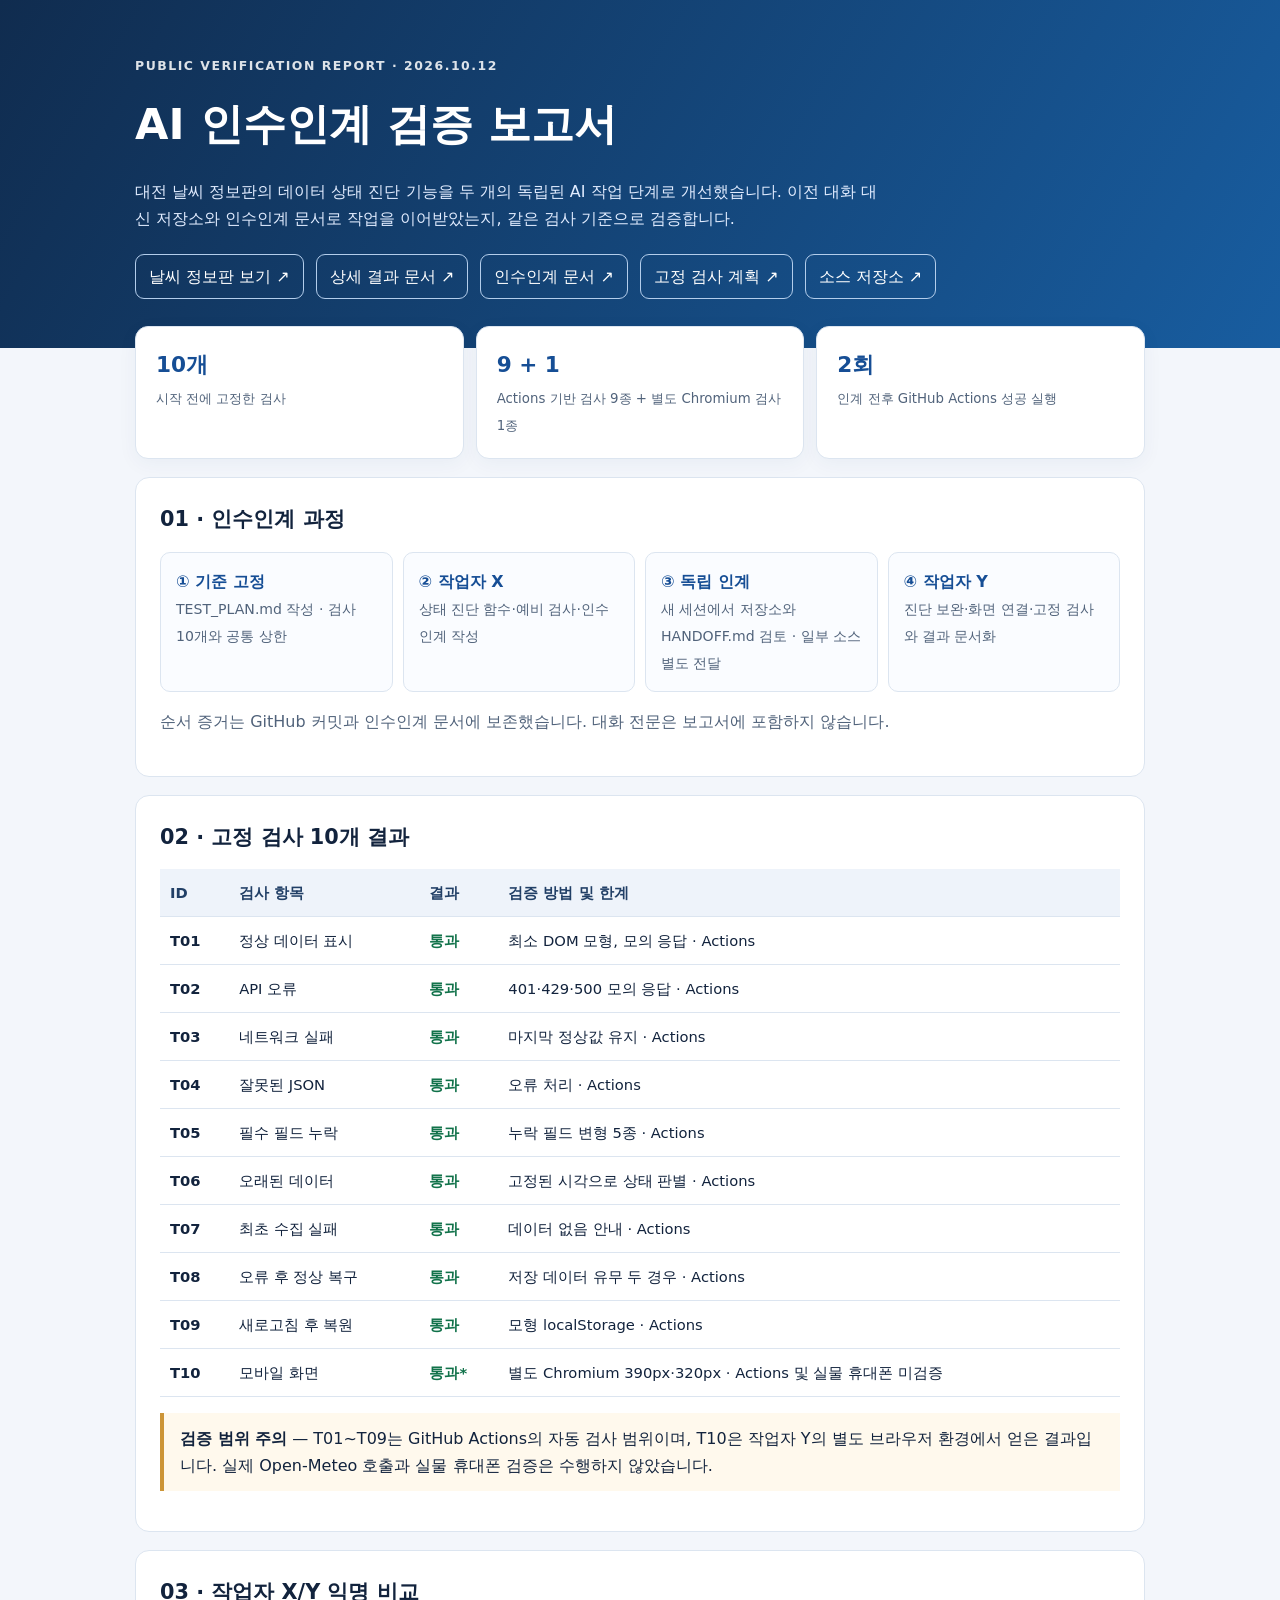
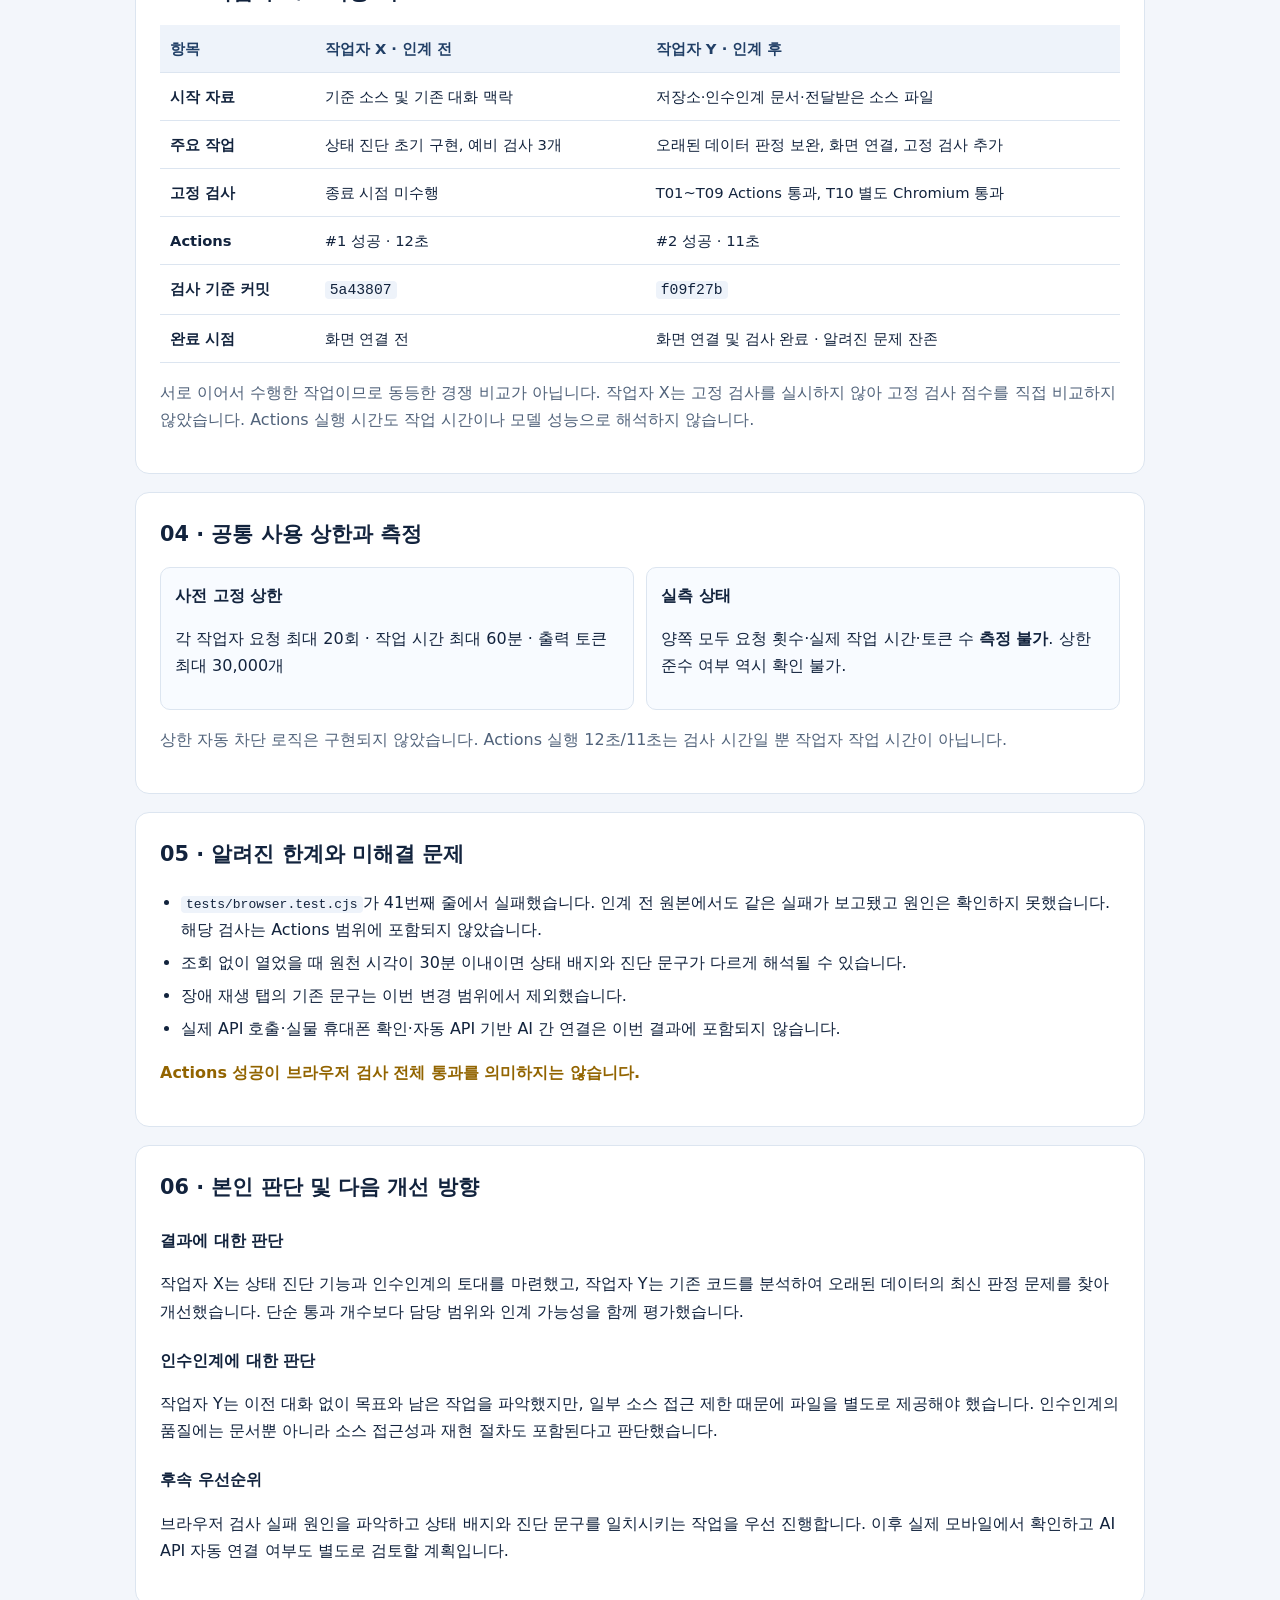
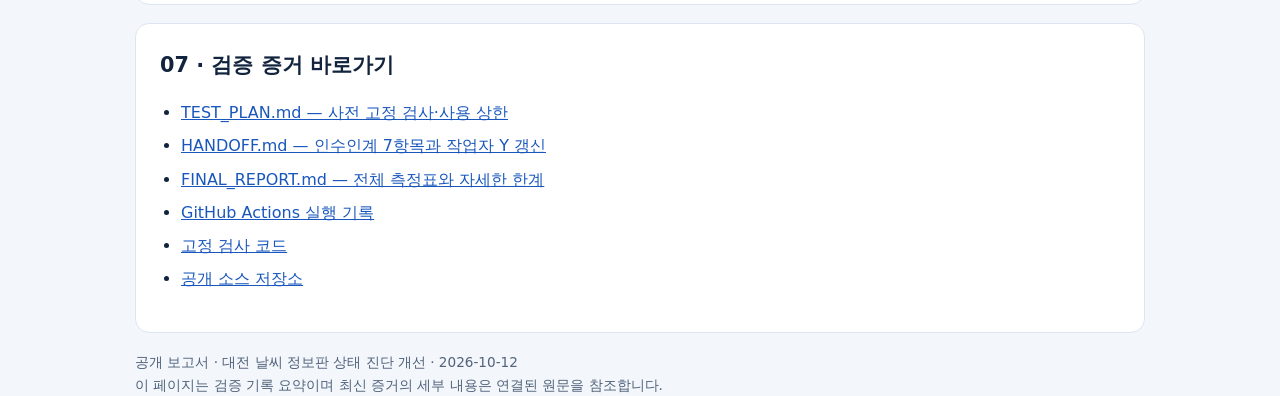
==== report.html @ 506a9356 "Add files via upload" ====
<!doctype html>
<html lang="ko">
<head>
<meta charset="utf-8"><meta name="viewport" content="width=device-width,initial-scale=1">
<meta name="description" content="대전 날씨 정보판 AI 인수인계 검증 공개 비교 보고서">
<title>AI 인수인계 검증 보고서 | 대전 날씨 정보판</title>
<style>
:root{color-scheme:light;--ink:#12233d;--muted:#51637b;--line:#dce5f0;--bg:#f3f6fb;--accent:#1957bd;--good:#11724a;--warn:#926400}*{box-sizing:border-box}body{margin:0;font-family:system-ui,-apple-system,'Noto Sans KR','Malgun Gothic',sans-serif;background:var(--bg);color:var(--ink);line-height:1.7}a{color:var(--accent);overflow-wrap:anywhere}a:focus-visible{outline:3px solid #ffab38;outline-offset:3px}.wrap{max-width:1050px;margin:auto;padding:0 20px}.hero{background:linear-gradient(120deg,#102c4f,#185da0);color:white;padding:55px 0 49px}.eyebrow{font-size:.78rem;letter-spacing:.12em;opacity:.86;font-weight:700}.hero h1{font-size:clamp(1.7rem,4.8vw,2.7rem);margin:12px 0}.hero p{max-width:750px;color:#e1ecff}.hero a{color:#fff}.links{display:flex;flex-wrap:wrap;gap:12px;margin-top:22px}.links a{padding:8px 13px;border:1px solid #b3cdeb;border-radius:9px;text-decoration:none}.summary{display:grid;grid-template-columns:repeat(3,minmax(0,1fr));gap:12px;margin-top:-22px;position:relative}.stat{background:white;padding:20px;border:1px solid var(--line);border-radius:13px;box-shadow:0 5px 20px #1a39600c}.stat strong{display:block;font-size:1.35rem;color:#164e95}.stat small{color:var(--muted)}main{padding-top:22px;padding-bottom:52px}section{background:white;border:1px solid var(--line);border-radius:14px;padding:24px;margin:18px 0}h2{font-size:1.3rem;margin:0 0 14px}h3{font-size:1rem;margin:22px 0 5px}.muted,.note{color:var(--muted)}.table-wrap{overflow-x:auto}table{width:100%;border-collapse:collapse;font-size:.92rem;min-width:630px}th,td{border-bottom:1px solid var(--line);padding:11px 10px;text-align:left;vertical-align:top}th{background:#eef3fa;color:#213f66}td:first-child{font-weight:650}.ok{color:var(--good);font-weight:700}.warning{color:var(--warn);font-weight:700}.timeline{display:grid;grid-template-columns:repeat(4,minmax(0,1fr));gap:10px}.step{border:1px solid var(--line);border-radius:10px;padding:15px;background:#fafcff}.step b{display:block;color:#164e95}.step span{font-size:.88rem;color:var(--muted)}ul{padding-left:21px}li+li{margin-top:6px}code{background:#eef3fa;padding:1px 5px;border-radius:4px;overflow-wrap:anywhere}.notice{border-left:4px solid #cc9537;padding:12px 16px;background:#fff9ed;margin:16px 0}.two{display:grid;grid-template-columns:1fr 1fr;gap:12px}.box{background:#f8fbff;border:1px solid var(--line);padding:14px;border-radius:10px}footer{padding:24px 0 40px;color:var(--muted);font-size:.85rem}.sr-only{position:absolute;width:1px;height:1px;padding:0;margin:-1px;overflow:hidden;clip:rect(0,0,0,0);white-space:nowrap;border:0}@media(max-width:690px){.summary,.timeline,.two{grid-template-columns:1fr}section{padding:18px}.hero{padding:36px 0}.summary{margin-top:12px}}
</style>
</head>
<body>
<a class="sr-only" href="#content">본문으로 바로가기</a>
<header class="hero"><div class="wrap"><div class="eyebrow">PUBLIC VERIFICATION REPORT · 2026.10.12</div><h1>AI 인수인계 검증 보고서</h1><p>대전 날씨 정보판의 데이터 상태 진단 기능을 두 개의 독립된 AI 작업 단계로 개선했습니다. 이전 대화 대신 저장소와 인수인계 문서로 작업을 이어받았는지, 같은 검사 기준으로 검증합니다.</p><div class="links"><a href="./">날씨 정보판 보기 ↗</a><a href="FINAL_REPORT.md">상세 결과 문서 ↗</a><a href="HANDOFF.md">인수인계 문서 ↗</a><a href="TEST_PLAN.md">고정 검사 계획 ↗</a><a href="https://github.com/LimByungKwan/Daejeon-weather-Advanced">소스 저장소 ↗</a></div></div></header>
<div class="wrap"><div class="summary"><div class="stat"><strong>10개</strong><small>시작 전에 고정한 검사</small></div><div class="stat"><strong>9 + 1</strong><small>Actions 기반 검사 9종 + 별도 Chromium 검사 1종</small></div><div class="stat"><strong>2회</strong><small>인계 전후 GitHub Actions 성공 실행</small></div></div></div>
<main class="wrap" id="content">
<section><h2>01 · 인수인계 과정</h2><div class="timeline"><div class="step"><b>① 기준 고정</b><span>TEST_PLAN.md 작성 · 검사 10개와 공통 상한</span></div><div class="step"><b>② 작업자 X</b><span>상태 진단 함수·예비 검사·인수인계 작성</span></div><div class="step"><b>③ 독립 인계</b><span>새 세션에서 저장소와 HANDOFF.md 검토 · 일부 소스 별도 전달</span></div><div class="step"><b>④ 작업자 Y</b><span>진단 보완·화면 연결·고정 검사와 결과 문서화</span></div></div><p class="note">순서 증거는 GitHub 커밋과 인수인계 문서에 보존했습니다. 대화 전문은 보고서에 포함하지 않습니다.</p></section>
<section><h2>02 · 고정 검사 10개 결과</h2><div class="table-wrap"><table><thead><tr><th>ID</th><th>검사 항목</th><th>결과</th><th>검증 방법 및 한계</th></tr></thead><tbody>
<tr><td>T01</td><td>정상 데이터 표시</td><td class="ok">통과</td><td>최소 DOM 모형, 모의 응답 · Actions</td></tr>
<tr><td>T02</td><td>API 오류</td><td class="ok">통과</td><td>401·429·500 모의 응답 · Actions</td></tr>
<tr><td>T03</td><td>네트워크 실패</td><td class="ok">통과</td><td>마지막 정상값 유지 · Actions</td></tr>
<tr><td>T04</td><td>잘못된 JSON</td><td class="ok">통과</td><td>오류 처리 · Actions</td></tr>
<tr><td>T05</td><td>필수 필드 누락</td><td class="ok">통과</td><td>누락 필드 변형 5종 · Actions</td></tr>
<tr><td>T06</td><td>오래된 데이터</td><td class="ok">통과</td><td>고정된 시각으로 상태 판별 · Actions</td></tr>
<tr><td>T07</td><td>최초 수집 실패</td><td class="ok">통과</td><td>데이터 없음 안내 · Actions</td></tr>
<tr><td>T08</td><td>오류 후 정상 복구</td><td class="ok">통과</td><td>저장 데이터 유무 두 경우 · Actions</td></tr>
<tr><td>T09</td><td>새로고침 후 복원</td><td class="ok">통과</td><td>모형 localStorage · Actions</td></tr>
<tr><td>T10</td><td>모바일 화면</td><td class="ok">통과*</td><td>별도 Chromium 390px·320px · Actions 및 실물 휴대폰 미검증</td></tr>
</tbody></table></div><div class="notice"><strong>검증 범위 주의</strong> — T01~T09는 GitHub Actions의 자동 검사 범위이며, T10은 작업자 Y의 별도 브라우저 환경에서 얻은 결과입니다. 실제 Open-Meteo 호출과 실물 휴대폰 검증은 수행하지 않았습니다.</div></section>
<section><h2>03 · 작업자 X/Y 익명 비교</h2><div class="table-wrap"><table><thead><tr><th>항목</th><th>작업자 X · 인계 전</th><th>작업자 Y · 인계 후</th></tr></thead><tbody><tr><td>시작 자료</td><td>기준 소스 및 기존 대화 맥락</td><td>저장소·인수인계 문서·전달받은 소스 파일</td></tr><tr><td>주요 작업</td><td>상태 진단 초기 구현, 예비 검사 3개</td><td>오래된 데이터 판정 보완, 화면 연결, 고정 검사 추가</td></tr><tr><td>고정 검사</td><td>종료 시점 미수행</td><td>T01~T09 Actions 통과, T10 별도 Chromium 통과</td></tr><tr><td>Actions</td><td>#1 성공 · 12초</td><td>#2 성공 · 11초</td></tr><tr><td>검사 기준 커밋</td><td><code>5a43807</code></td><td><code>f09f27b</code></td></tr><tr><td>완료 시점</td><td>화면 연결 전</td><td>화면 연결 및 검사 완료 · 알려진 문제 잔존</td></tr></tbody></table></div><p class="note">서로 이어서 수행한 작업이므로 동등한 경쟁 비교가 아닙니다. 작업자 X는 고정 검사를 실시하지 않아 고정 검사 점수를 직접 비교하지 않았습니다. Actions 실행 시간도 작업 시간이나 모델 성능으로 해석하지 않습니다.</p></section>
<section><h2>04 · 공통 사용 상한과 측정</h2><div class="two"><div class="box"><b>사전 고정 상한</b><p>각 작업자 요청 최대 20회 · 작업 시간 최대 60분 · 출력 토큰 최대 30,000개</p></div><div class="box"><b>실측 상태</b><p>양쪽 모두 요청 횟수·실제 작업 시간·토큰 수 <strong>측정 불가</strong>. 상한 준수 여부 역시 확인 불가.</p></div></div><p class="note">상한 자동 차단 로직은 구현되지 않았습니다. Actions 실행 12초/11초는 검사 시간일 뿐 작업자 작업 시간이 아닙니다.</p></section>
<section><h2>05 · 알려진 한계와 미해결 문제</h2><ul><li><code>tests/browser.test.cjs</code>가 41번째 줄에서 실패했습니다. 인계 전 원본에서도 같은 실패가 보고됐고 원인은 확인하지 못했습니다. 해당 검사는 Actions 범위에 포함되지 않았습니다.</li><li>조회 없이 열었을 때 원천 시각이 30분 이내이면 상태 배지와 진단 문구가 다르게 해석될 수 있습니다.</li><li>장애 재생 탭의 기존 문구는 이번 변경 범위에서 제외했습니다.</li><li>실제 API 호출·실물 휴대폰 확인·자동 API 기반 AI 간 연결은 이번 결과에 포함되지 않습니다.</li></ul><p class="warning">Actions 성공이 브라우저 검사 전체 통과를 의미하지는 않습니다.</p></section>
<section><h2>06 · 본인 판단 및 다음 개선 방향</h2><h3>결과에 대한 판단</h3><p>작업자 X는 상태 진단 기능과 인수인계의 토대를 마련했고, 작업자 Y는 기존 코드를 분석하여 오래된 데이터의 최신 판정 문제를 찾아 개선했습니다. 단순 통과 개수보다 담당 범위와 인계 가능성을 함께 평가했습니다.</p><h3>인수인계에 대한 판단</h3><p>작업자 Y는 이전 대화 없이 목표와 남은 작업을 파악했지만, 일부 소스 접근 제한 때문에 파일을 별도로 제공해야 했습니다. 인수인계의 품질에는 문서뿐 아니라 소스 접근성과 재현 절차도 포함된다고 판단했습니다.</p><h3>후속 우선순위</h3><p>브라우저 검사 실패 원인을 파악하고 상태 배지와 진단 문구를 일치시키는 작업을 우선 진행합니다. 이후 실제 모바일에서 확인하고 AI API 자동 연결 여부도 별도로 검토할 계획입니다.</p></section>
<section><h2>07 · 검증 증거 바로가기</h2><ul><li><a href="TEST_PLAN.md">TEST_PLAN.md — 사전 고정 검사·사용 상한</a></li><li><a href="HANDOFF.md">HANDOFF.md — 인수인계 7항목과 작업자 Y 갱신</a></li><li><a href="FINAL_REPORT.md">FINAL_REPORT.md — 전체 측정표와 자세한 한계</a></li><li><a href="https://github.com/LimByungKwan/Daejeon-weather-Advanced/actions">GitHub Actions 실행 기록</a></li><li><a href="https://github.com/LimByungKwan/Daejeon-weather-Advanced/blob/main/tests/fixed-checks.test.cjs">고정 검사 코드</a></li><li><a href="https://github.com/LimByungKwan/Daejeon-weather-Advanced">공개 소스 저장소</a></li></ul></section>
</main><footer class="wrap">공개 보고서 · 대전 날씨 정보판 상태 진단 개선 · 2026-10-12<br>이 페이지는 검증 기록 요약이며 최신 증거의 세부 내용은 연결된 원문을 참조합니다.</footer>
</body></html>
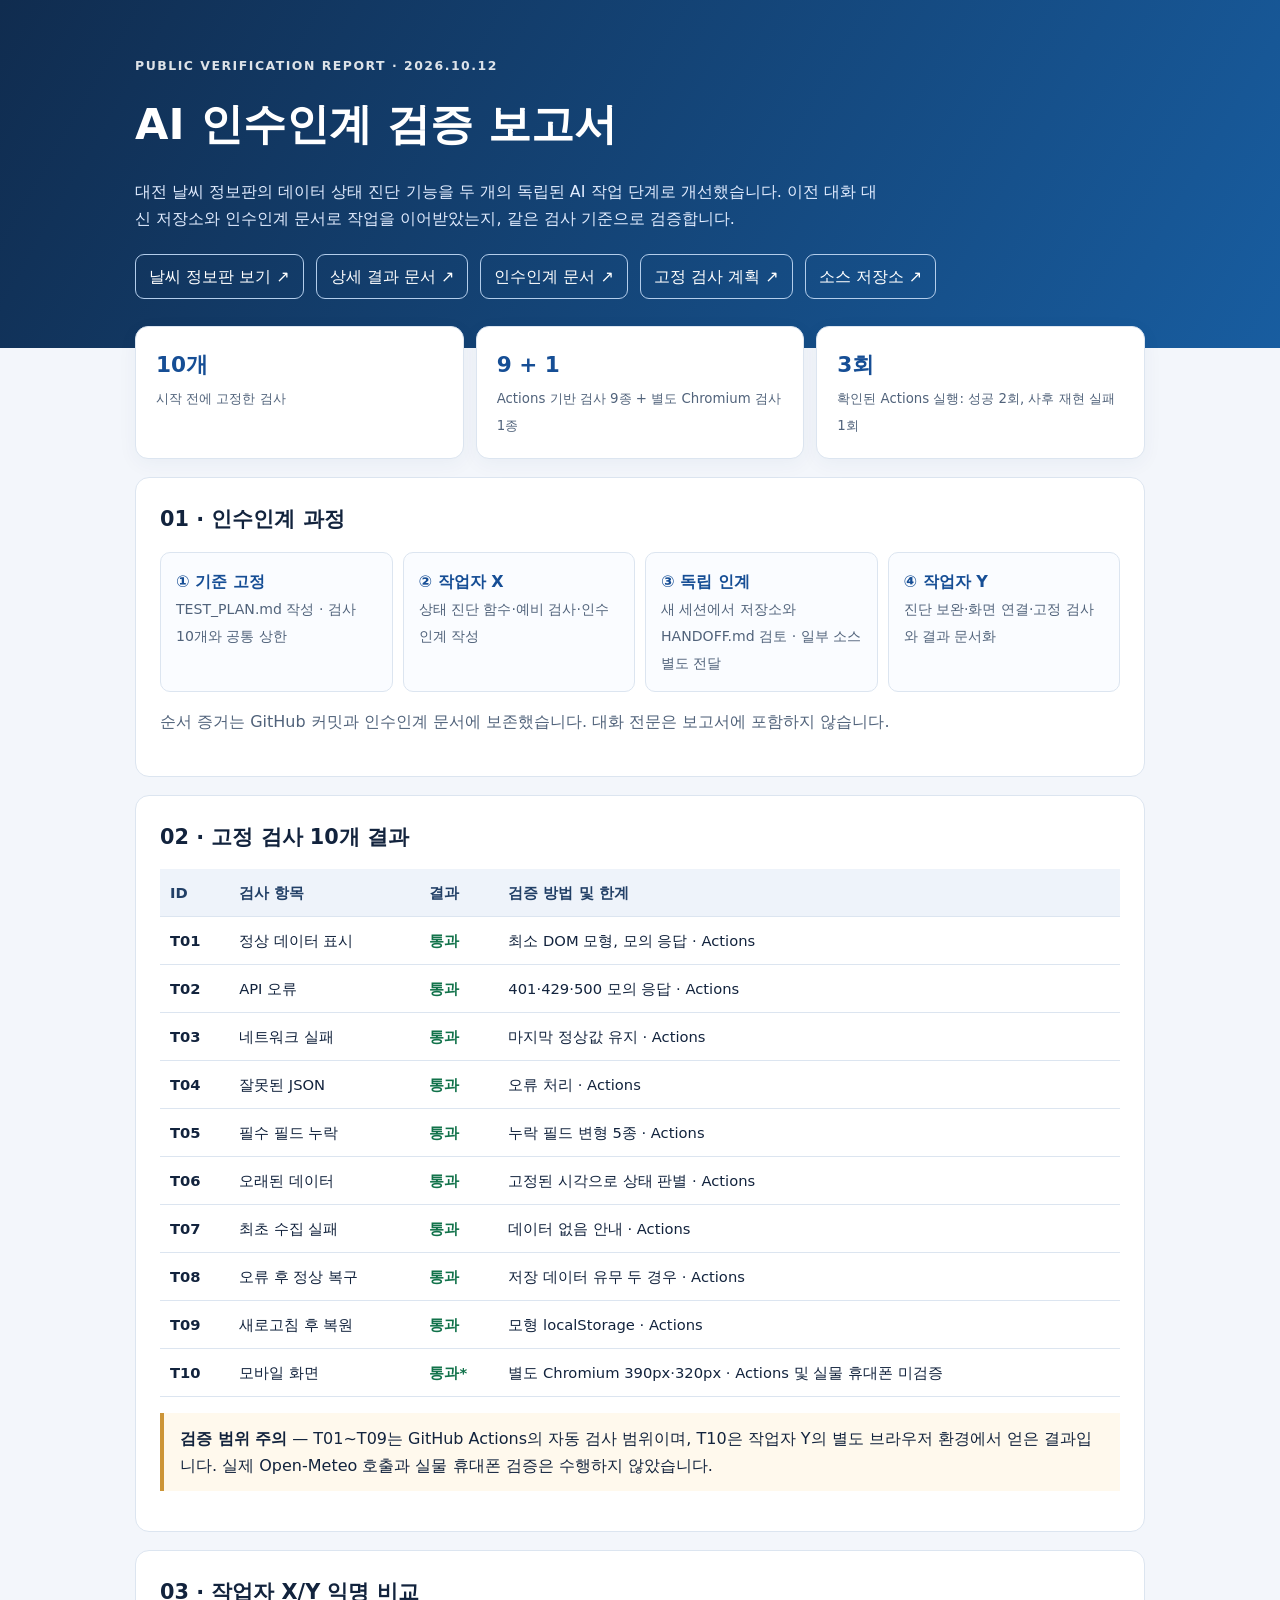
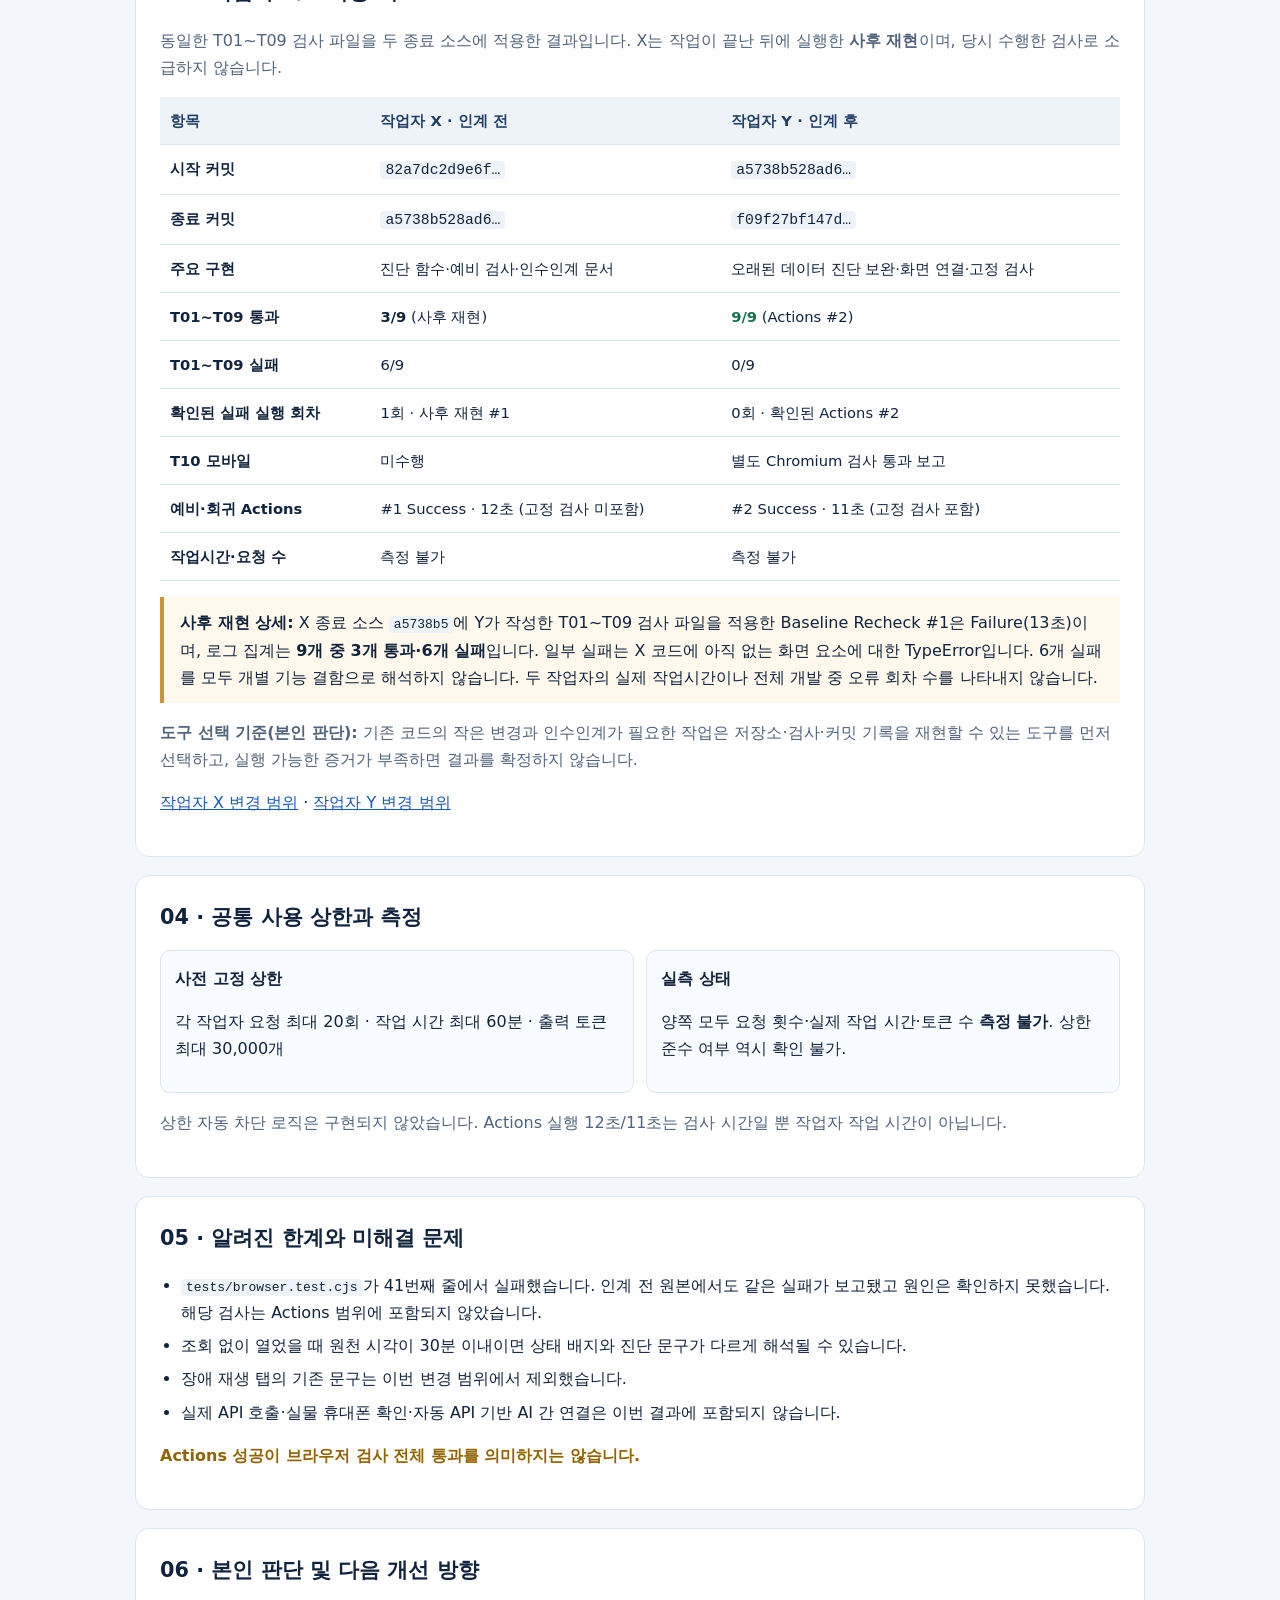
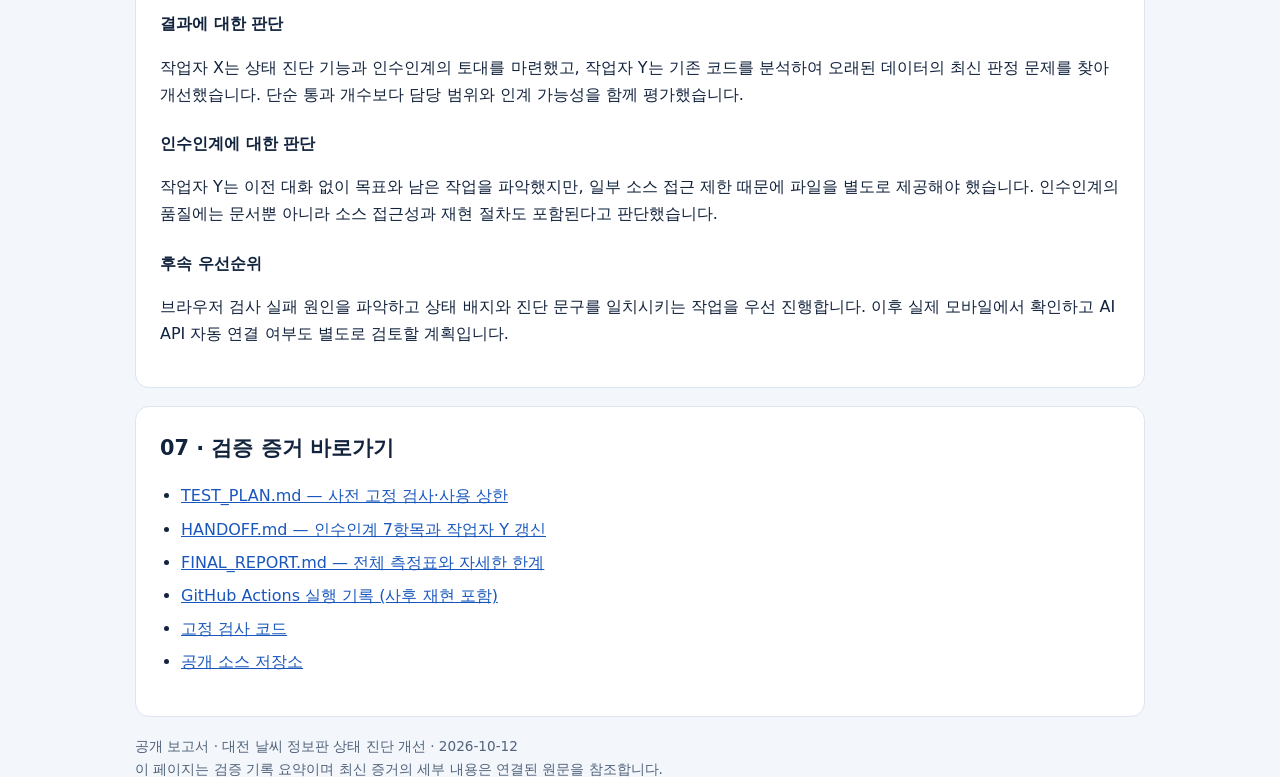
==== commit f323bd20: "Revise report with updated statistics and comparisons Updated summary statistics and comparison sect" ====
--- a/report.html
+++ b/report.html
@@ -11,7 +11,7 @@
 <body>
 <a class="sr-only" href="#content">본문으로 바로가기</a>
 <header class="hero"><div class="wrap"><div class="eyebrow">PUBLIC VERIFICATION REPORT · 2026.10.12</div><h1>AI 인수인계 검증 보고서</h1><p>대전 날씨 정보판의 데이터 상태 진단 기능을 두 개의 독립된 AI 작업 단계로 개선했습니다. 이전 대화 대신 저장소와 인수인계 문서로 작업을 이어받았는지, 같은 검사 기준으로 검증합니다.</p><div class="links"><a href="./">날씨 정보판 보기 ↗</a><a href="FINAL_REPORT.md">상세 결과 문서 ↗</a><a href="HANDOFF.md">인수인계 문서 ↗</a><a href="TEST_PLAN.md">고정 검사 계획 ↗</a><a href="https://github.com/LimByungKwan/Daejeon-weather-Advanced">소스 저장소 ↗</a></div></div></header>
-<div class="wrap"><div class="summary"><div class="stat"><strong>10개</strong><small>시작 전에 고정한 검사</small></div><div class="stat"><strong>9 + 1</strong><small>Actions 기반 검사 9종 + 별도 Chromium 검사 1종</small></div><div class="stat"><strong>2회</strong><small>인계 전후 GitHub Actions 성공 실행</small></div></div></div>
+<div class="wrap"><div class="summary"><div class="stat"><strong>10개</strong><small>시작 전에 고정한 검사</small></div><div class="stat"><strong>9 + 1</strong><small>Actions 기반 검사 9종 + 별도 Chromium 검사 1종</small></div><div class="stat"><strong>3회</strong><small>확인된 Actions 실행: 성공 2회, 사후 재현 실패 1회</small></div></div></div>
 <main class="wrap" id="content">
 <section><h2>01 · 인수인계 과정</h2><div class="timeline"><div class="step"><b>① 기준 고정</b><span>TEST_PLAN.md 작성 · 검사 10개와 공통 상한</span></div><div class="step"><b>② 작업자 X</b><span>상태 진단 함수·예비 검사·인수인계 작성</span></div><div class="step"><b>③ 독립 인계</b><span>새 세션에서 저장소와 HANDOFF.md 검토 · 일부 소스 별도 전달</span></div><div class="step"><b>④ 작업자 Y</b><span>진단 보완·화면 연결·고정 검사와 결과 문서화</span></div></div><p class="note">순서 증거는 GitHub 커밋과 인수인계 문서에 보존했습니다. 대화 전문은 보고서에 포함하지 않습니다.</p></section>
 <section><h2>02 · 고정 검사 10개 결과</h2><div class="table-wrap"><table><thead><tr><th>ID</th><th>검사 항목</th><th>결과</th><th>검증 방법 및 한계</th></tr></thead><tbody>
@@ -26,10 +26,26 @@
 <tr><td>T09</td><td>새로고침 후 복원</td><td class="ok">통과</td><td>모형 localStorage · Actions</td></tr>
 <tr><td>T10</td><td>모바일 화면</td><td class="ok">통과*</td><td>별도 Chromium 390px·320px · Actions 및 실물 휴대폰 미검증</td></tr>
 </tbody></table></div><div class="notice"><strong>검증 범위 주의</strong> — T01~T09는 GitHub Actions의 자동 검사 범위이며, T10은 작업자 Y의 별도 브라우저 환경에서 얻은 결과입니다. 실제 Open-Meteo 호출과 실물 휴대폰 검증은 수행하지 않았습니다.</div></section>
-<section><h2>03 · 작업자 X/Y 익명 비교</h2><div class="table-wrap"><table><thead><tr><th>항목</th><th>작업자 X · 인계 전</th><th>작업자 Y · 인계 후</th></tr></thead><tbody><tr><td>시작 자료</td><td>기준 소스 및 기존 대화 맥락</td><td>저장소·인수인계 문서·전달받은 소스 파일</td></tr><tr><td>주요 작업</td><td>상태 진단 초기 구현, 예비 검사 3개</td><td>오래된 데이터 판정 보완, 화면 연결, 고정 검사 추가</td></tr><tr><td>고정 검사</td><td>종료 시점 미수행</td><td>T01~T09 Actions 통과, T10 별도 Chromium 통과</td></tr><tr><td>Actions</td><td>#1 성공 · 12초</td><td>#2 성공 · 11초</td></tr><tr><td>검사 기준 커밋</td><td><code>5a43807</code></td><td><code>f09f27b</code></td></tr><tr><td>완료 시점</td><td>화면 연결 전</td><td>화면 연결 및 검사 완료 · 알려진 문제 잔존</td></tr></tbody></table></div><p class="note">서로 이어서 수행한 작업이므로 동등한 경쟁 비교가 아닙니다. 작업자 X는 고정 검사를 실시하지 않아 고정 검사 점수를 직접 비교하지 않았습니다. Actions 실행 시간도 작업 시간이나 모델 성능으로 해석하지 않습니다.</p></section>
+<section><h2>03 · 작업자 X/Y 익명 비교</h2>
+<p class="note">동일한 T01~T09 검사 파일을 두 종료 소스에 적용한 결과입니다. X는 작업이 끝난 뒤에 실행한 <strong>사후 재현</strong>이며, 당시 수행한 검사로 소급하지 않습니다.</p>
+<div class="table-wrap"><table><thead><tr><th>항목</th><th>작업자 X · 인계 전</th><th>작업자 Y · 인계 후</th></tr></thead><tbody>
+<tr><td>시작 커밋</td><td><code>82a7dc2d9e6f…</code></td><td><code>a5738b528ad6…</code></td></tr>
+<tr><td>종료 커밋</td><td><code>a5738b528ad6…</code></td><td><code>f09f27bf147d…</code></td></tr>
+<tr><td>주요 구현</td><td>진단 함수·예비 검사·인수인계 문서</td><td>오래된 데이터 진단 보완·화면 연결·고정 검사</td></tr>
+<tr><td>T01~T09 통과</td><td><strong>3/9</strong> (사후 재현)</td><td><strong class="ok">9/9</strong> (Actions #2)</td></tr>
+<tr><td>T01~T09 실패</td><td>6/9</td><td>0/9</td></tr>
+<tr><td>확인된 실패 실행 회차</td><td>1회 · 사후 재현 #1</td><td>0회 · 확인된 Actions #2</td></tr>
+<tr><td>T10 모바일</td><td>미수행</td><td>별도 Chromium 검사 통과 보고</td></tr>
+<tr><td>예비·회귀 Actions</td><td>#1 Success · 12초 (고정 검사 미포함)</td><td>#2 Success · 11초 (고정 검사 포함)</td></tr>
+<tr><td>작업시간·요청 수</td><td>측정 불가</td><td>측정 불가</td></tr>
+</tbody></table></div>
+<div class="notice"><strong>사후 재현 상세:</strong> X 종료 소스 <code>a5738b5</code>에 Y가 작성한 T01~T09 검사 파일을 적용한 Baseline Recheck #1은 Failure(13초)이며, 로그 집계는 <strong>9개 중 3개 통과·6개 실패</strong>입니다. 일부 실패는 X 코드에 아직 없는 화면 요소에 대한 TypeError입니다. 6개 실패를 모두 개별 기능 결함으로 해석하지 않습니다. 두 작업자의 실제 작업시간이나 전체 개발 중 오류 회차 수를 나타내지 않습니다.</div>
+<p class="note"><strong>도구 선택 기준(본인 판단):</strong> 기존 코드의 작은 변경과 인수인계가 필요한 작업은 저장소·검사·커밋 기록을 재현할 수 있는 도구를 먼저 선택하고, 실행 가능한 증거가 부족하면 결과를 확정하지 않습니다.</p>
+<p><a href="https://github.com/LimByungKwan/Daejeon-weather-Advanced/compare/82a7dc2d9e6fb62ba71f26d6779eb5baa512c3c2...a5738b528ad62734c29cf0f90260254d4103f79a">작업자 X 변경 범위</a> · <a href="https://github.com/LimByungKwan/Daejeon-weather-Advanced/compare/a5738b528ad62734c29cf0f90260254d4103f79a...f09f27bf147d9472d0c32e2216699b0f22517018">작업자 Y 변경 범위</a></p>
+</section>
 <section><h2>04 · 공통 사용 상한과 측정</h2><div class="two"><div class="box"><b>사전 고정 상한</b><p>각 작업자 요청 최대 20회 · 작업 시간 최대 60분 · 출력 토큰 최대 30,000개</p></div><div class="box"><b>실측 상태</b><p>양쪽 모두 요청 횟수·실제 작업 시간·토큰 수 <strong>측정 불가</strong>. 상한 준수 여부 역시 확인 불가.</p></div></div><p class="note">상한 자동 차단 로직은 구현되지 않았습니다. Actions 실행 12초/11초는 검사 시간일 뿐 작업자 작업 시간이 아닙니다.</p></section>
 <section><h2>05 · 알려진 한계와 미해결 문제</h2><ul><li><code>tests/browser.test.cjs</code>가 41번째 줄에서 실패했습니다. 인계 전 원본에서도 같은 실패가 보고됐고 원인은 확인하지 못했습니다. 해당 검사는 Actions 범위에 포함되지 않았습니다.</li><li>조회 없이 열었을 때 원천 시각이 30분 이내이면 상태 배지와 진단 문구가 다르게 해석될 수 있습니다.</li><li>장애 재생 탭의 기존 문구는 이번 변경 범위에서 제외했습니다.</li><li>실제 API 호출·실물 휴대폰 확인·자동 API 기반 AI 간 연결은 이번 결과에 포함되지 않습니다.</li></ul><p class="warning">Actions 성공이 브라우저 검사 전체 통과를 의미하지는 않습니다.</p></section>
 <section><h2>06 · 본인 판단 및 다음 개선 방향</h2><h3>결과에 대한 판단</h3><p>작업자 X는 상태 진단 기능과 인수인계의 토대를 마련했고, 작업자 Y는 기존 코드를 분석하여 오래된 데이터의 최신 판정 문제를 찾아 개선했습니다. 단순 통과 개수보다 담당 범위와 인계 가능성을 함께 평가했습니다.</p><h3>인수인계에 대한 판단</h3><p>작업자 Y는 이전 대화 없이 목표와 남은 작업을 파악했지만, 일부 소스 접근 제한 때문에 파일을 별도로 제공해야 했습니다. 인수인계의 품질에는 문서뿐 아니라 소스 접근성과 재현 절차도 포함된다고 판단했습니다.</p><h3>후속 우선순위</h3><p>브라우저 검사 실패 원인을 파악하고 상태 배지와 진단 문구를 일치시키는 작업을 우선 진행합니다. 이후 실제 모바일에서 확인하고 AI API 자동 연결 여부도 별도로 검토할 계획입니다.</p></section>
-<section><h2>07 · 검증 증거 바로가기</h2><ul><li><a href="TEST_PLAN.md">TEST_PLAN.md — 사전 고정 검사·사용 상한</a></li><li><a href="HANDOFF.md">HANDOFF.md — 인수인계 7항목과 작업자 Y 갱신</a></li><li><a href="FINAL_REPORT.md">FINAL_REPORT.md — 전체 측정표와 자세한 한계</a></li><li><a href="https://github.com/LimByungKwan/Daejeon-weather-Advanced/actions">GitHub Actions 실행 기록</a></li><li><a href="https://github.com/LimByungKwan/Daejeon-weather-Advanced/blob/main/tests/fixed-checks.test.cjs">고정 검사 코드</a></li><li><a href="https://github.com/LimByungKwan/Daejeon-weather-Advanced">공개 소스 저장소</a></li></ul></section>
+<section><h2>07 · 검증 증거 바로가기</h2><ul><li><a href="TEST_PLAN.md">TEST_PLAN.md — 사전 고정 검사·사용 상한</a></li><li><a href="HANDOFF.md">HANDOFF.md — 인수인계 7항목과 작업자 Y 갱신</a></li><li><a href="FINAL_REPORT.md">FINAL_REPORT.md — 전체 측정표와 자세한 한계</a></li><li><a href="https://github.com/LimByungKwan/Daejeon-weather-Advanced/actions">GitHub Actions 실행 기록 (사후 재현 포함)</a></li><li><a href="https://github.com/LimByungKwan/Daejeon-weather-Advanced/blob/main/tests/fixed-checks.test.cjs">고정 검사 코드</a></li><li><a href="https://github.com/LimByungKwan/Daejeon-weather-Advanced">공개 소스 저장소</a></li></ul></section>
 </main><footer class="wrap">공개 보고서 · 대전 날씨 정보판 상태 진단 개선 · 2026-10-12<br>이 페이지는 검증 기록 요약이며 최신 증거의 세부 내용은 연결된 원문을 참조합니다.</footer>
 </body></html>
